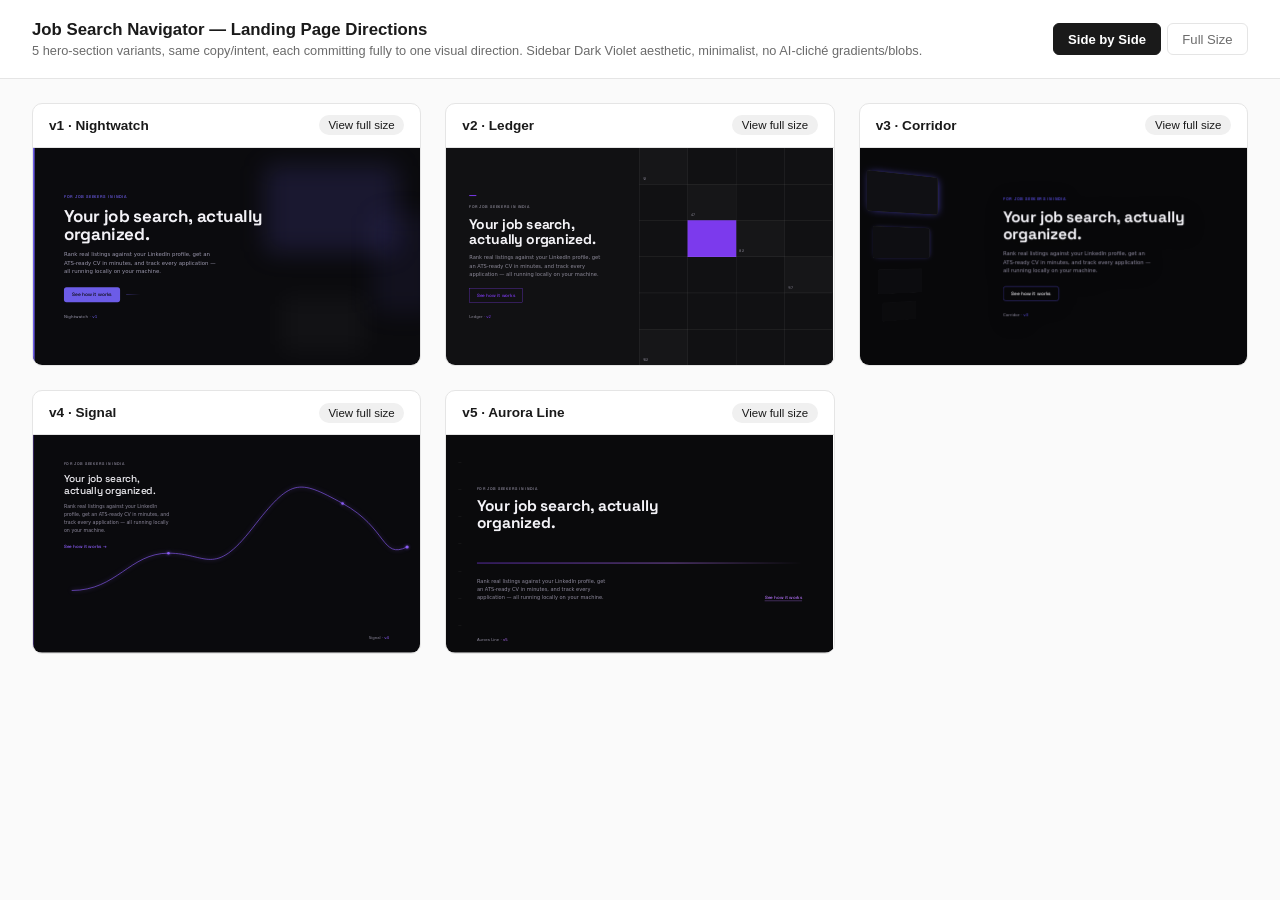
==== public/landing/index.html @ 30c58090 "Add 5 landing-page hero directions, imposed on the real app Five self-contained hero.html files unde" ====
<!doctype html>
<html lang="en">
<head>
<meta charset="utf-8" />
<meta name="viewport" content="width=device-width, initial-scale=1" />
<title>Landing Page Directions — Job Search Navigator</title>
<style>
  :root {
    --bg: #fafafa;
    --surface: #ffffff;
    --text: #1a1a1a;
    --text-muted: #6b6b6b;
    --border: #e5e5e5;
    --accent: #1a1a1a;
    --accent-contrast: #ffffff;
    --chip-bg: #f0f0f0;
  }
  @media (prefers-color-scheme: dark) {
    :root {
      --bg: #121212;
      --surface: #1a1a1a;
      --text: #ededed;
      --text-muted: #9a9a9a;
      --border: #2a2a2a;
      --accent: #ededed;
      --accent-contrast: #121212;
      --chip-bg: #232323;
    }
  }
  * { box-sizing: border-box; }
  body {
    margin: 0;
    font-family: -apple-system, BlinkMacSystemFont, "Segoe UI", Roboto, Helvetica, Arial, sans-serif;
    background: var(--bg);
    color: var(--text);
  }
  header {
    padding: 1.25rem 2rem;
    border-bottom: 1px solid var(--border);
    background: var(--surface);
    display: flex;
    align-items: center;
    justify-content: space-between;
    flex-wrap: wrap;
    gap: 0.75rem;
  }
  header h1 { font-size: 1.05rem; margin: 0; font-weight: 600; }
  header p { margin: 0.2rem 0 0; font-size: 0.8rem; color: var(--text-muted); }

  .mode-switch { display: flex; gap: 0.35rem; }
  .mode-btn {
    background: none;
    border: 1px solid var(--border);
    color: var(--text-muted);
    padding: 0.45rem 0.9rem;
    border-radius: 6px;
    font-size: 0.82rem;
    cursor: pointer;
  }
  .mode-btn.active { background: var(--accent); color: var(--accent-contrast); border-color: var(--accent); font-weight: 600; }

  main { max-width: 1400px; margin: 0 auto; padding: 1.5rem 2rem 3rem; }

  .variant-tabs { display: none; gap: 0.4rem; margin-bottom: 1.25rem; flex-wrap: wrap; }
  .variant-tabs.visible { display: flex; }
  .variant-tab-btn {
    background: var(--surface);
    border: 1px solid var(--border);
    color: var(--text);
    padding: 0.5rem 1rem;
    border-radius: 6px;
    font-size: 0.85rem;
    cursor: pointer;
  }
  .variant-tab-btn.active { background: var(--accent); color: var(--accent-contrast); border-color: var(--accent); font-weight: 600; }

  /* Side-by-side grid: true-scale live previews via a fixed-size iframe
     scaled down with a clipping wrapper, not a responsive reflow -- so
     what you see here matches the full-size view exactly. */
  .grid { display: grid; grid-template-columns: repeat(auto-fit, minmax(320px, 1fr)); gap: 1.5rem; }
  .grid.hidden { display: none; }

  .card {
    background: var(--surface);
    border: 1px solid var(--border);
    border-radius: 10px;
    overflow: hidden;
  }
  .card-label {
    padding: 0.7rem 1rem;
    font-size: 0.85rem;
    font-weight: 600;
    display: flex;
    justify-content: space-between;
    align-items: center;
    border-bottom: 1px solid var(--border);
  }
  .card-label button {
    font-size: 0.72rem;
    font-weight: 500;
    background: var(--chip-bg);
    border: none;
    color: var(--text);
    padding: 0.25rem 0.6rem;
    border-radius: 999px;
    cursor: pointer;
  }
  .frame-wrap {
    width: 100%;
    aspect-ratio: 1200 / 675;
    overflow: hidden;
    position: relative;
  }
  .frame-wrap iframe {
    width: 1200px;
    height: 675px;
    border: 0;
    position: absolute;
    top: 0; left: 0;
    transform-origin: top left;
  }

  .full-view { display: none; }
  .full-view.visible { display: block; }
  .full-frame-wrap {
    border: 1px solid var(--border);
    border-radius: 10px;
    overflow: hidden;
    aspect-ratio: 1200 / 675;
    max-height: 80vh;
  }
  .full-frame-wrap iframe { width: 100%; height: 100%; border: 0; }
</style>
</head>
<body>
<header>
  <div>
    <h1>Job Search Navigator — Landing Page Directions</h1>
    <p>5 hero-section variants, same copy/intent, each committing fully to one visual direction. Sidebar Dark Violet aesthetic, minimalist, no AI-cliché gradients/blobs.</p>
  </div>
  <div class="mode-switch">
    <button class="mode-btn active" data-mode="grid">Side by Side</button>
    <button class="mode-btn" data-mode="full">Full Size</button>
  </div>
</header>

<main>
  <nav class="variant-tabs" id="variantTabs">
    <button class="variant-tab-btn active" data-variant="v1-nightwatch">v1 · Nightwatch</button>
    <button class="variant-tab-btn" data-variant="v2-ledger">v2 · Ledger</button>
    <button class="variant-tab-btn" data-variant="v3-corridor">v3 · Corridor</button>
    <button class="variant-tab-btn" data-variant="v4-signal">v4 · Signal</button>
    <button class="variant-tab-btn" data-variant="v5-aurora-line">v5 · Aurora Line</button>
  </nav>

  <div class="grid" id="grid">
    <div class="card">
      <div class="card-label">v1 · Nightwatch <button data-open="v1-nightwatch">View full size</button></div>
      <div class="frame-wrap"><iframe src="v1-nightwatch/hero.html" loading="lazy"></iframe></div>
    </div>
    <div class="card">
      <div class="card-label">v2 · Ledger <button data-open="v2-ledger">View full size</button></div>
      <div class="frame-wrap"><iframe src="v2-ledger/hero.html" loading="lazy"></iframe></div>
    </div>
    <div class="card">
      <div class="card-label">v3 · Corridor <button data-open="v3-corridor">View full size</button></div>
      <div class="frame-wrap"><iframe src="v3-corridor/hero.html" loading="lazy"></iframe></div>
    </div>
    <div class="card">
      <div class="card-label">v4 · Signal <button data-open="v4-signal">View full size</button></div>
      <div class="frame-wrap"><iframe src="v4-signal/hero.html" loading="lazy"></iframe></div>
    </div>
    <div class="card">
      <div class="card-label">v5 · Aurora Line <button data-open="v5-aurora-line">View full size</button></div>
      <div class="frame-wrap"><iframe src="v5-aurora-line/hero.html" loading="lazy"></iframe></div>
    </div>
  </div>

  <div class="full-view" id="fullView">
    <div class="full-frame-wrap">
      <iframe id="fullFrame" src="v1-nightwatch/hero.html"></iframe>
    </div>
  </div>
</main>

<script src="landing.js"></script>
</body>
</html>
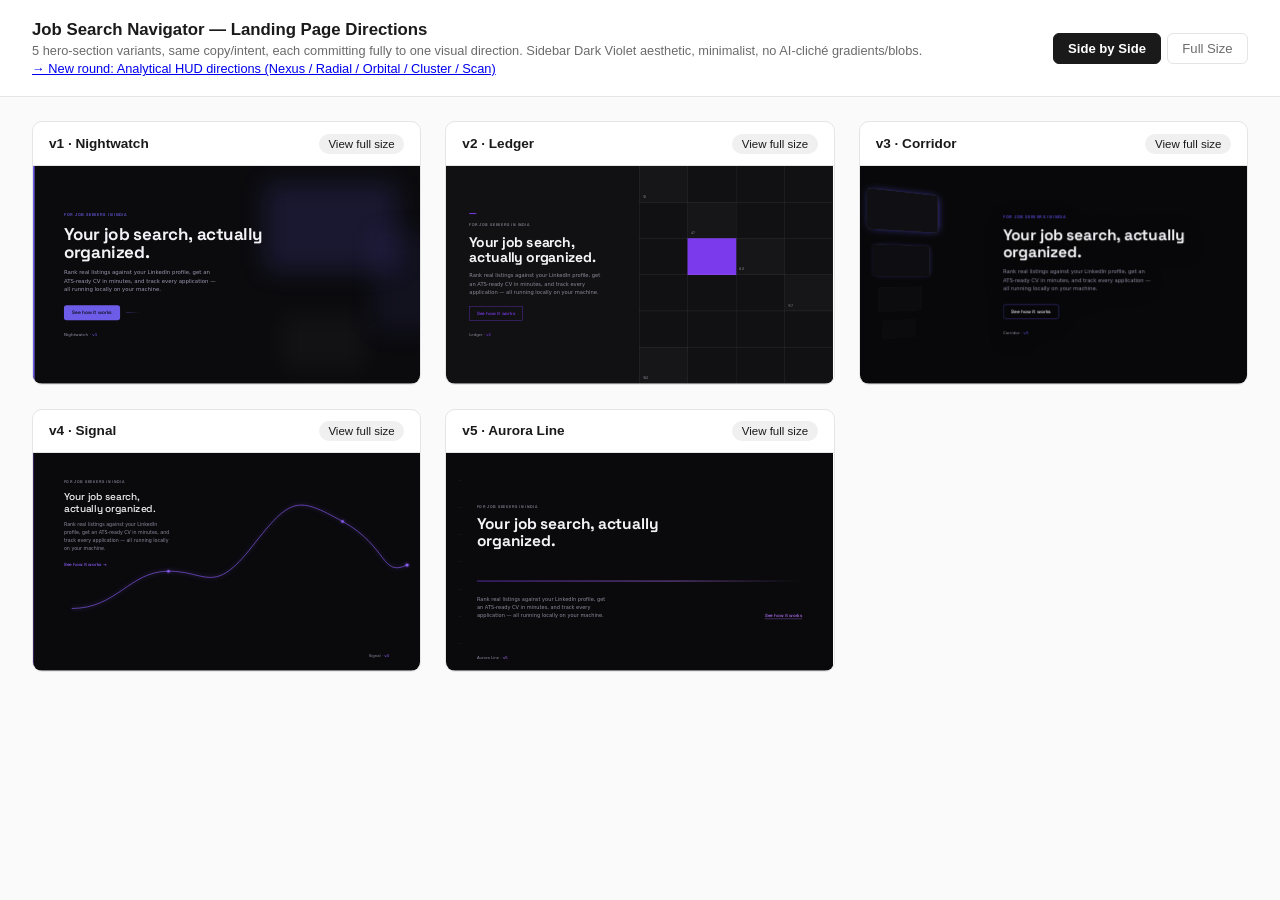
==== commit 2d2ea4cc: "Add Analytical HUD landing page (v5 Scan) with live design tweak panel New landing-page round in pub" ====
--- a/public/landing/index.html
+++ b/public/landing/index.html
@@ -137,6 +137,7 @@
   <div>
     <h1>Job Search Navigator — Landing Page Directions</h1>
     <p>5 hero-section variants, same copy/intent, each committing fully to one visual direction. Sidebar Dark Violet aesthetic, minimalist, no AI-cliché gradients/blobs.</p>
+    <p><a href="hud/index.html">&rarr; New round: Analytical HUD directions (Nexus / Radial / Orbital / Cluster / Scan)</a></p>
   </div>
   <div class="mode-switch">
     <button class="mode-btn active" data-mode="grid">Side by Side</button>
